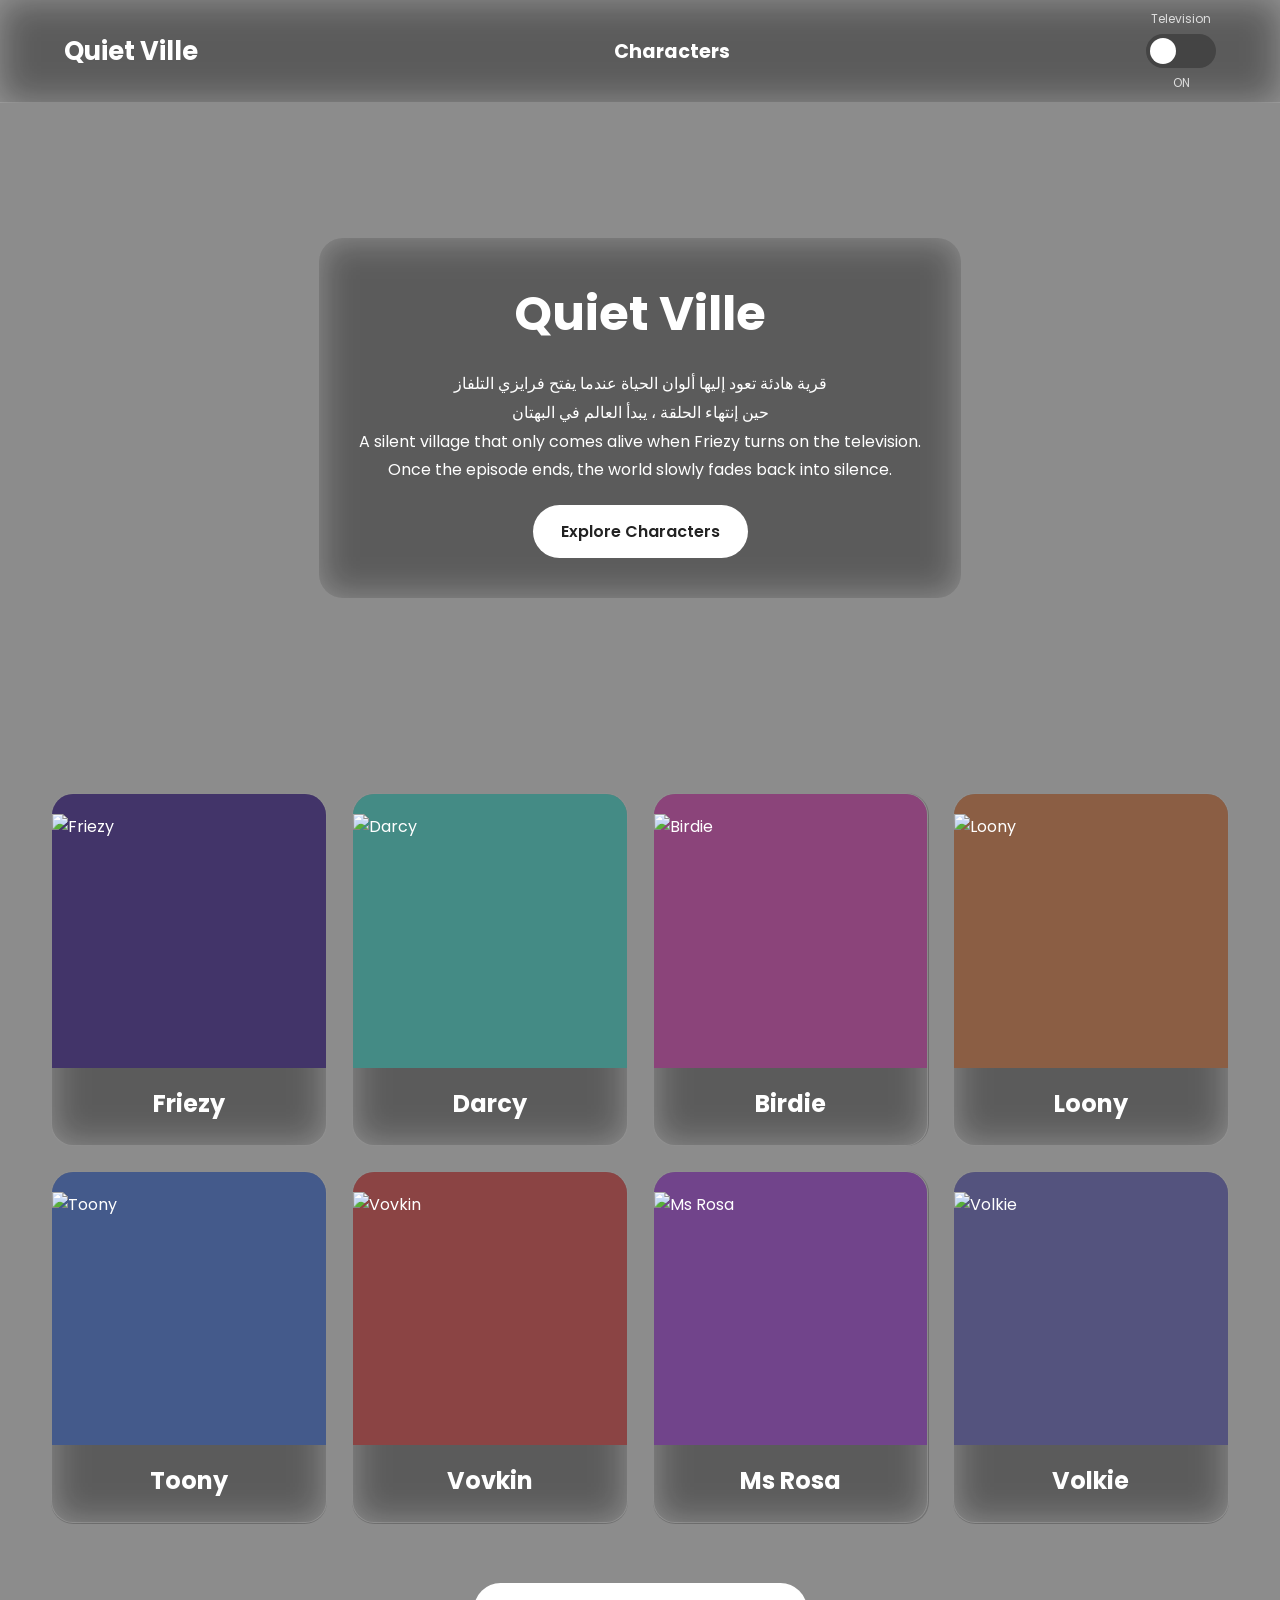
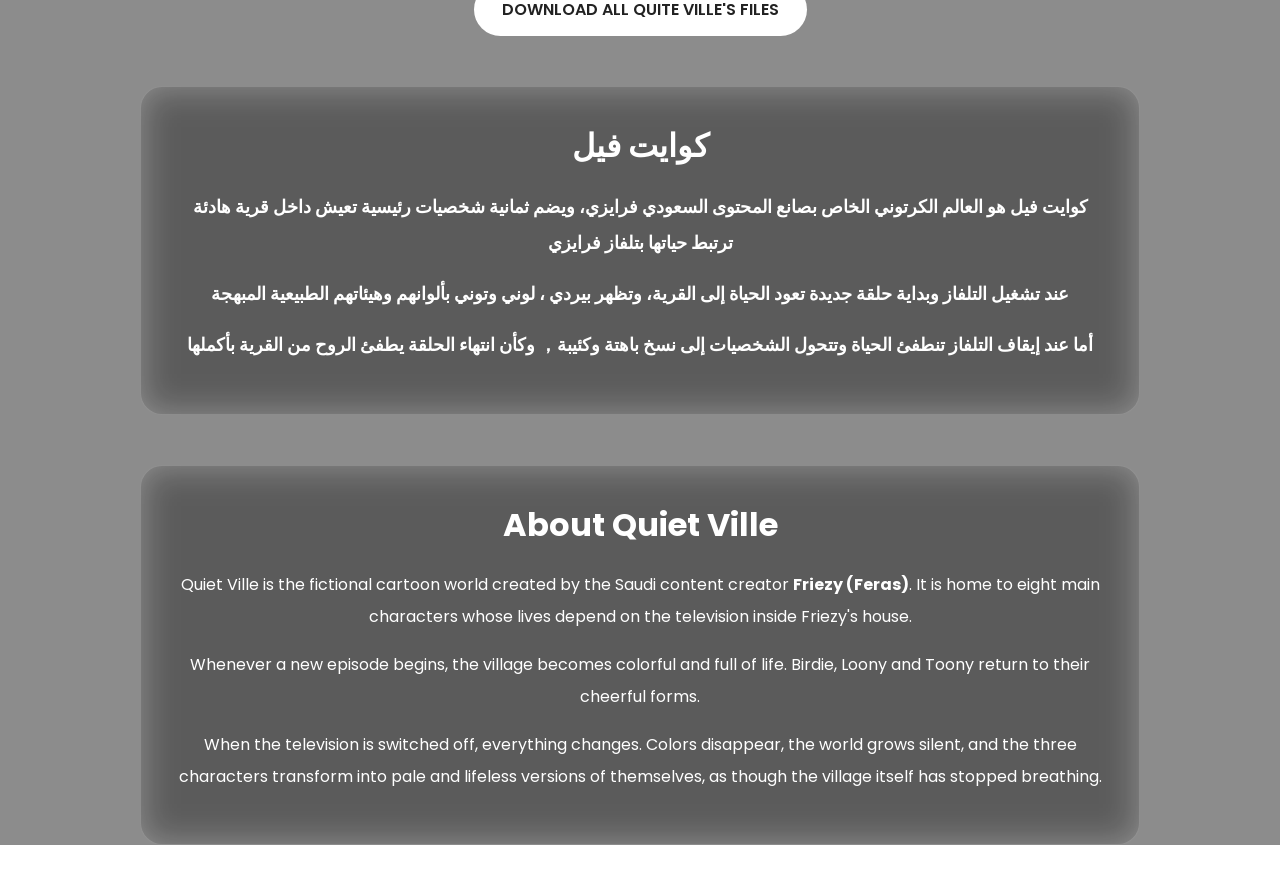
==== Home.html @ 7c8d7d5c "Add files via upload" ====
<!DOCTYPE html>
<html lang="en">
<head>
    <meta charset="UTF-8">
    <meta name="viewport" content="width=device-width, initial-scale=1.0">
    <title>Quiet Ville</title>

    <link rel="preconnect" href="https://fonts.googleapis.com">
    <link rel="preconnect" href="https://fonts.gstatic.com" crossorigin>
    <link href="https://fonts.googleapis.com/css2?family=Poppins:wght@300;400;600;700&display=swap" rel="stylesheet">

    <link rel="stylesheet" href="style.css">
</head>

<body data-page="home">

<header>

    <a href="../index.html" class="logo">
        Quiet Ville
    </a>
    
    <h1>Characters</h1>


    <div class="tv-container" id="tvButton">

        <span class="tv-label">Television</span>

        <div class="tv-switch">
            <div class="tv-knob"></div>
        </div>

        <span class="tv-state">ON</span>

    </div>

</header>

<!-- ===========================
Hero
=========================== -->

<section class="hero">

    <div class="hero-content">

        <h1>Quiet Ville</h1>

        <p>
            قرية هادئة تعود إليها ألوان الحياة عندما يفتح فرايزي التلفاز
            <br>
            حين إنتهاء الحلقة ، يبدأ العالم في البهتان
            <br>
            A silent village that only comes alive when Friezy turns on the television.
            <br>
            Once the episode ends, the world slowly fades back into silence.
        </p>

        <a href="#characters" class="hero-button">
            Explore Characters
        </a>

    </div>

</section>

<!-- ===========================
Characters
=========================== -->

<main class="characters" id="characters">

    <a href="characters/friezy.html" class="card">

        <div class="image" id="friezy">
            <img src="friezypic/فرايزي رامن.png" alt="Friezy">
        </div>

        <div class="info">
            <h2>Friezy</h2>
        </div>

    </a>

    <a href="characters/darcy.html" class="card">

        <div class="image" id="darcy">
            <img src="images/darcyhappy.png" alt="Darcy">
        </div>

        <div class="info">
            <h2>Darcy</h2>
        </div>

    </a>

    <a href="#" class="card" id="birdieCard">

        <div class="image" id="birdie">
            <img src="images/birdieheart.png" alt="Birdie">
        </div>

        <div class="info">
            <h2>Birdie</h2>
        </div>

    </a>

    <a href="characters/loony.html" class="card" id="loonyCard">

        <div class="image" id="loony">
            <img src="images/loony.png" alt="Loony">
        </div>

        <div class="info">
            <h2>Loony</h2>
        </div>

    </a>

    <a href="characters/toony.html" class="card" id="toonyCard">

        <div class="image" id="toony">
            <img src="images/toony.png" alt="Toony">
        </div>

        <div class="info">
            <h2>Toony</h2>
        </div>

    </a>

    <a href="characters/vovkin.html" class="card">

        <div class="image" id="vovkin">
            <img src="images/فوفكن جالس 2.png" alt="Vovkin">
        </div>

        <div class="info">
            <h2>Vovkin</h2>
        </div>

    </a>

    <a href="characters/msrosa.html" class="card">

        <div class="image" id="msrosa">
            <img src="images/msrosa.png" alt="Ms Rosa">
        </div>

        <div class="info">
            <h2>Ms Rosa</h2>
        </div>

    </a>

    <a href="characters/volkie.html" class="card">

        <div class="image" id="volkie">
            <img src="images/فولكي جالس.png" alt="Volkie">
        </div>

        <div class="info">
            <h2>Volkie</h2>
        </div>

    </a>

</main>

    <div id="quite-ville-files">
           <a id="ville-files" onclick="downloadFile('../files/كل ملفات كوايت فيل.zip')">
            DOWNLOAD ALL QUITE VILLE'S FILES
        </a>
        </div>

<section class="story" id="story">

    <h2>كوايت فيل</h2>

    <p>
        كوايت فيل هو العالم الكرتوني الخاص بصانع المحتوى السعودي فرايزي،
        ويضم ثمانية شخصيات رئيسية تعيش داخل قرية هادئة ترتبط حياتها بتلفاز فرايزي
    </p>

    <p>
        عند تشغيل التلفاز وبداية حلقة جديدة تعود الحياة إلى القرية،
        وتظهر بيردي ، لوني وتوني بألوانهم وهيئاتهم الطبيعية المبهجة
    </p>

    <p>
        أما عند إيقاف التلفاز تنطفئ الحياة
        وتتحول الشخصيات إلى نسخ باهتة وكئيبة，
        وكأن انتهاء الحلقة يطفئ الروح من القرية بأكملها
    </p>

</section>

<section class="story">

    <h2>About Quiet Ville</h2>
    <p>
        Quiet Ville is the fictional cartoon world created by the Saudi content creator
        <strong>Friezy (Feras)</strong>.
        It is home to eight main characters whose lives depend on the television inside
        Friezy's house.
    </p>

    <p>
        Whenever a new episode begins, the village becomes colorful and full of life.
        Birdie, Loony and Toony return to their cheerful forms.
    </p>

    <p>
        When the television is switched off, everything changes.
        Colors disappear, the world grows silent, and the three characters transform
        into pale and lifeless versions of themselves, as though the village itself has
        stopped breathing.
    </p>

</section>


<script src="script.js"></script>

</body>
</html>
---- style.css ----
*{margin:0;padding:0;box-sizing:border-box}
html{scroll-behavior:smooth}

body{
font-family:'Poppins',sans-serif;
background:url(images/background.png) center/cover fixed;
transition: opacity 0.4s ease, filter 0.4s ease;
backdrop-filter:blur(8px);
color:#ffffff;
}

body::before{
content:"";position:fixed;inset:0;
background:rgba(0,0,0,.45);
backdrop-filter:blur(8px);
z-index:-1;
  filter: grayscale(100%);
transition: opacity 0.4s ease, filter 0.4s ease;
}

a{
    text-decoration:none;
    color:inherit
}

header{
position:sticky;top:0;z-index:1000;
display:flex;
justify-content:space-between;
align-items:center;
padding:10px 5%;
background:rgba(255,255,255,.08);
backdrop-filter:blur(18px);
border-bottom:1px solid rgba(255,255,255,.15)
}
.logo{font-size:1.6rem;font-weight:700}


header h1{font-size:1.2rem}
.tv-off{
    backdrop-filter: blur(18px);
    -webkit-backdrop-filter: blur(18px);
    filter: grayscale(100%);
    transition: all 0.6s ease;
}
.tv-off p{
    color :white
}
.tv-container{
    display:flex;
    flex-direction:column;
    align-items:center;
    cursor:pointer;
    gap:6px;
}

.tv-label{
    font-size:12px;
    color:#aaa;
}

.tv-switch{
    width:80px;
    height:34px;
    background:#333;
    border-radius:50px;
    position:relative;
    transition:0.4s;
}

.tv-knob{
    width:28px;
    height:28px;
    background:white;
    border-radius:50%;
    position:absolute;
    top:3px;
    left:4px;
    transition:0.4s;
}
.tv-state{
    font-size:12px;
    color:#aaa;
}

/* ON STATE */
.tv-container.active .tv-switch{
    background:#838383;
}

.tv-container.active .tv-knob{
    transform:translateX(44px);
}

.tv-container.active .tv-state{
    content:"ON";
}

.tv-container{
    display:flex;
    flex-direction:column;
    align-items:center;
    gap:6px
}

.tv-label,.tv-state{font-size:.75rem;
    color:#ddd
}

.tv-switch{
    width:70px;
    height:34px;
    border-radius:40px;
    background:#444;
    position:relative
}

.tv-knob{position:absolute;
    left:4px;
    top:4px;
    width:26px;
    height:26px;
    border-radius:50%;
    background:#fff;
    transition:.3s;
}

.tv-container.active .tv-switch{
    background:#888
}

.tv-container.active .tv-knob{
    transform:translateX(36px);
}

.hero{min-height:70vh;display:flex;align-items:center;justify-content:center;text-align:center;padding:40px 20px}
.hero-content{max-width:800px;background:rgba(255,255,255,.08);padding:40px;border-radius:24px;backdrop-filter:blur(18px)}
.hero h1{font-size:3rem}
.hero p{margin:20px 0;line-height:1.8}
.hero-button{
    display:inline-block;
    padding:14px 28px;
    border-radius:999px;
    background:#fff;
    color:#222;
    font-weight:600;
}
    #quite-ville-files {
        display: flex;
    align-items: center;
    justify-content: center;
}

#ville-files {
    background:#fff;
    color:#222;
    cursor: pointer;
    transition: all .3s;
    padding:14px 28px;
    border-radius:999px;
    font-weight:600;
}

.characters{
width:min(1400px,92%);
margin:60px auto;
display:grid;
grid-template-columns:repeat(auto-fit,minmax(240px,1fr));
gap:25px;
}
.card{
background:rgba(255,255,255,.08);
border:1px solid rgba(255,255,255,.15);
border-radius:22px;
overflow:hidden;
backdrop-filter:blur(18px);
transition:.35s;
}
.card:hover{transform:translateY(-8px);box-shadow:0 20px 35px rgba(0,0,0,.35)}
.image{aspect-ratio:1}
.image img{width:100%;height:100%;object-fit:contain;transition:.4s}
.card:hover img{transform:scale(1.06)}
.info{text-align:center;padding:18px}
.info h2{margin-bottom:6px}
.info span{color:#ddd;font-size:.9rem}
img {
    transform: translateY(20px);
    transition: all 0.6s ease;
}

img.show {
    opacity: 1;
    transform: translateY(0);
}
#friezy{
    background:#423469;
}
#darcy{
    background:#448b85;
}
#birdie{
    background:#8b447a;
}
#loony{
    background:#8b5e44;
}
#toony{
    background:#445a8b;
}
#vovkin{
    background:#8b4444;
}
#msrosa{
    background:#71448b;
}
#volkie{
    background:#54537e;
}


.story{
width:min(1000px,92%);
margin:50px auto;
padding:35px;
background:rgba(255,255,255,.08);
border:1px solid rgba(255,255,255,.15);
border-radius:22px;
backdrop-filter:blur(18px)
}

.story h2{
    text-align:center;
    margin-bottom:20px;
    font-size:2rem;
}
.story p{
    line-height:2;
    margin:16px 0;
    text-align:center;
    
}

#story p{
    font-weight:bold;
    font-size:1.1rem;
}

@media(max-width:700px){
.hero h1{font-size:2.2rem}
header{padding:15px}
header h1{display:none}
}
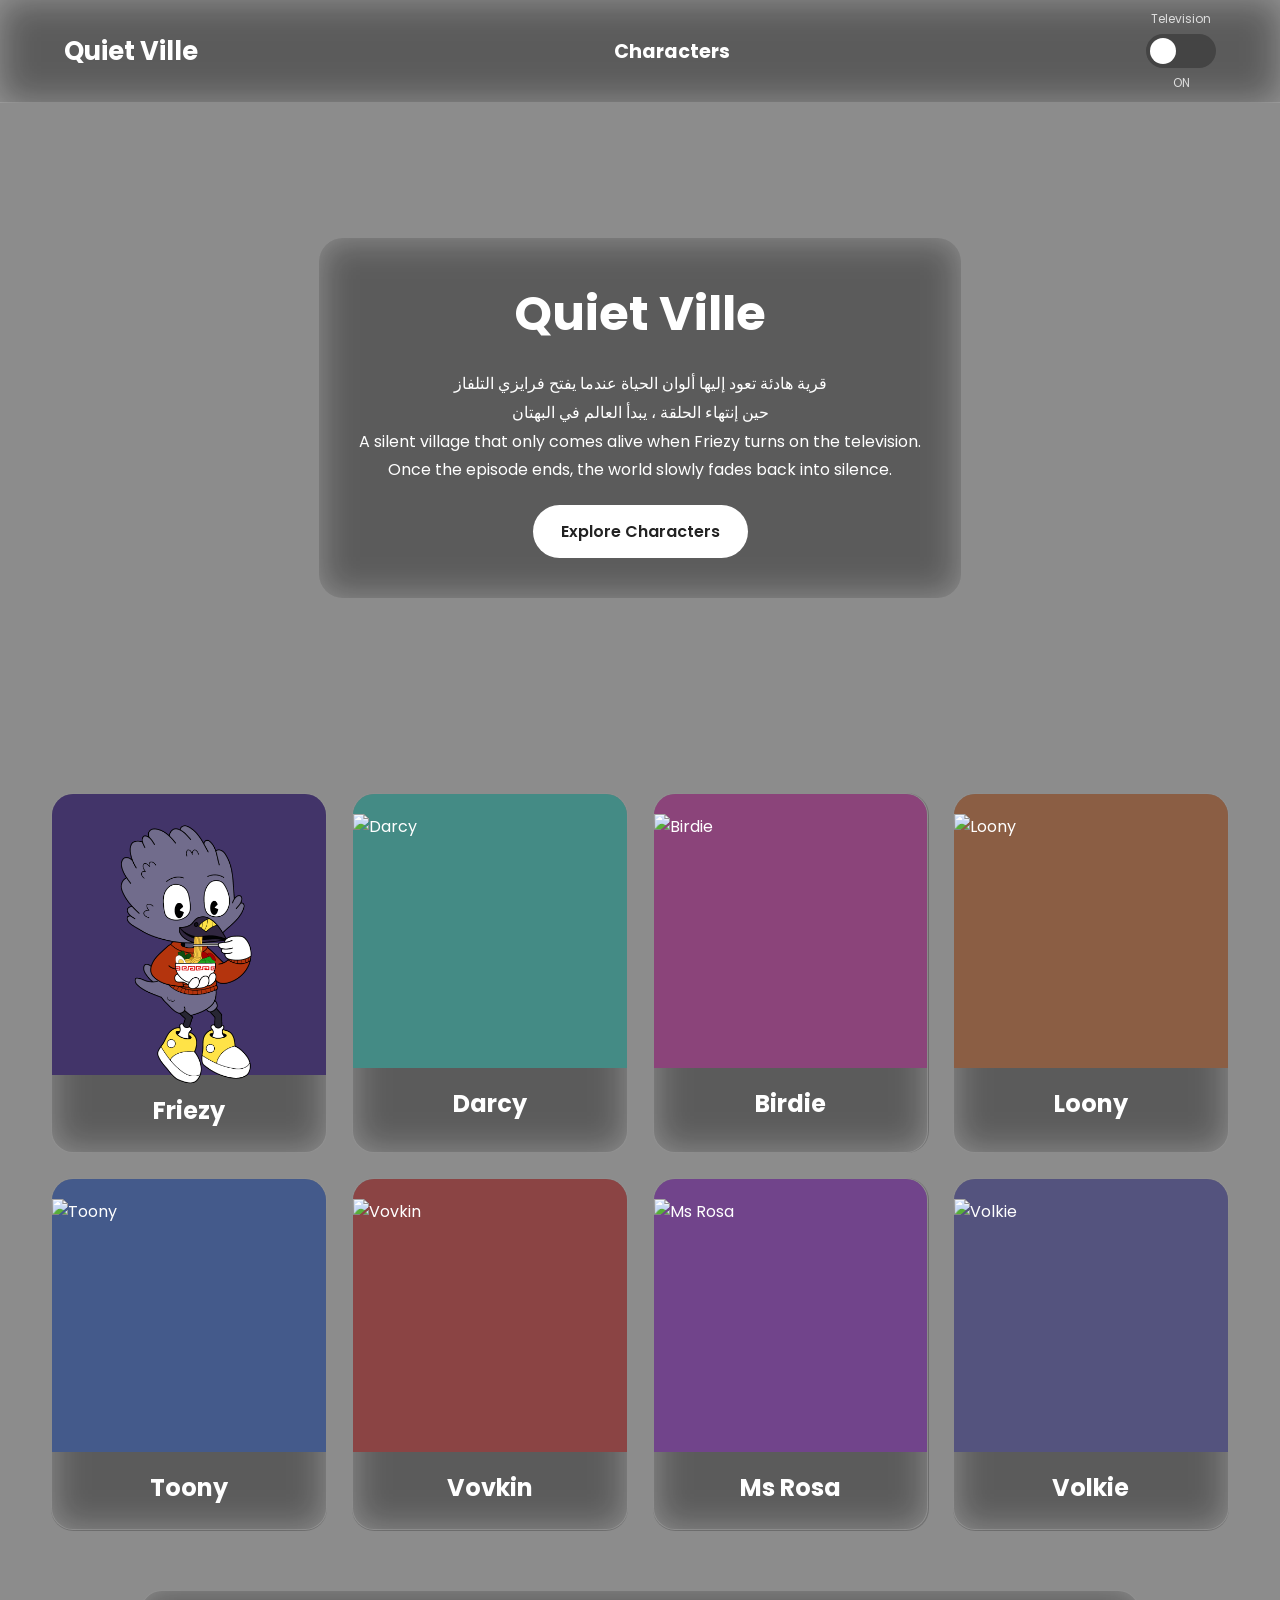
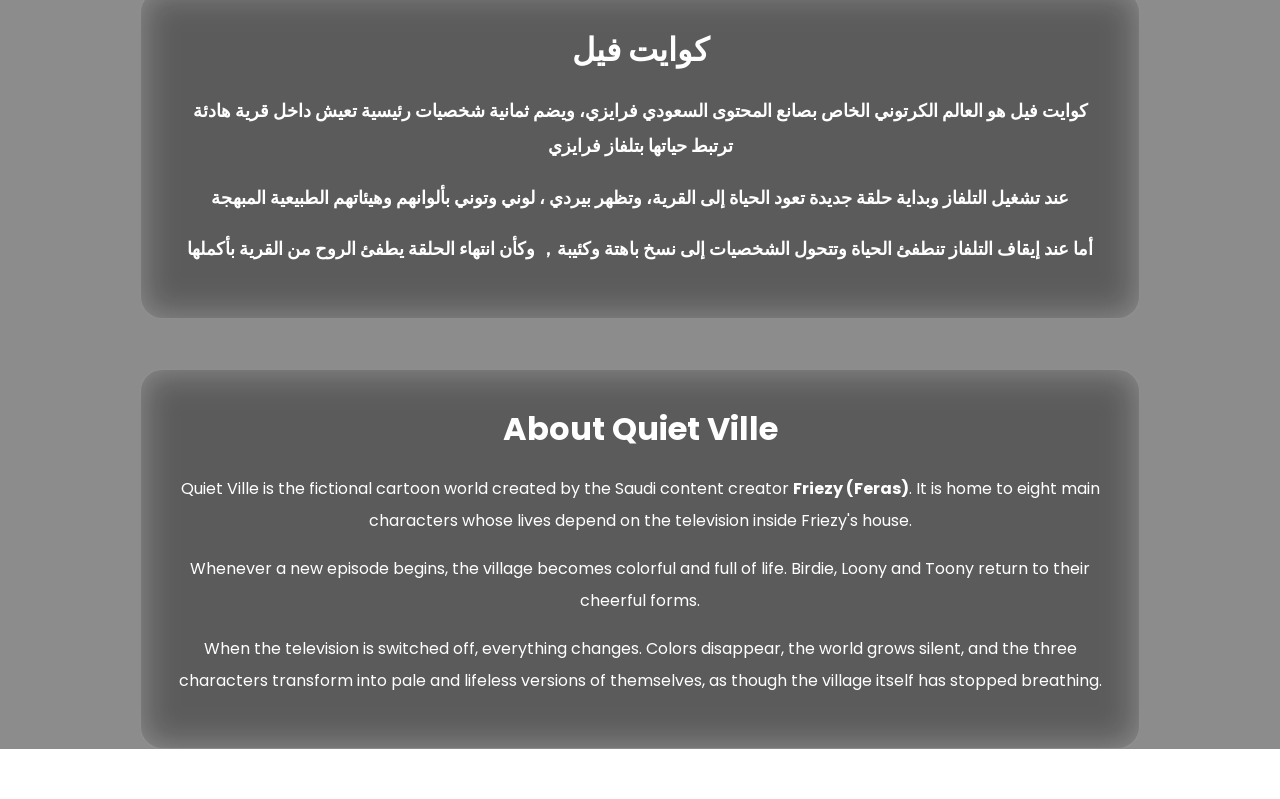
==== commit 3c7848a8: "delete download all files" ====
--- a/Home.html
+++ b/Home.html
@@ -169,12 +169,6 @@
 
 </main>
 
-    <div id="quite-ville-files">
-           <a id="ville-files" onclick="downloadFile('../files/كل ملفات كوايت فيل.zip')">
-            DOWNLOAD ALL QUITE VILLE'S FILES
-        </a>
-        </div>
-
 <section class="story" id="story">
 
     <h2>كوايت فيل</h2>
@@ -225,4 +219,4 @@
 <script src="script.js"></script>
 
 </body>
-</html>+</html>
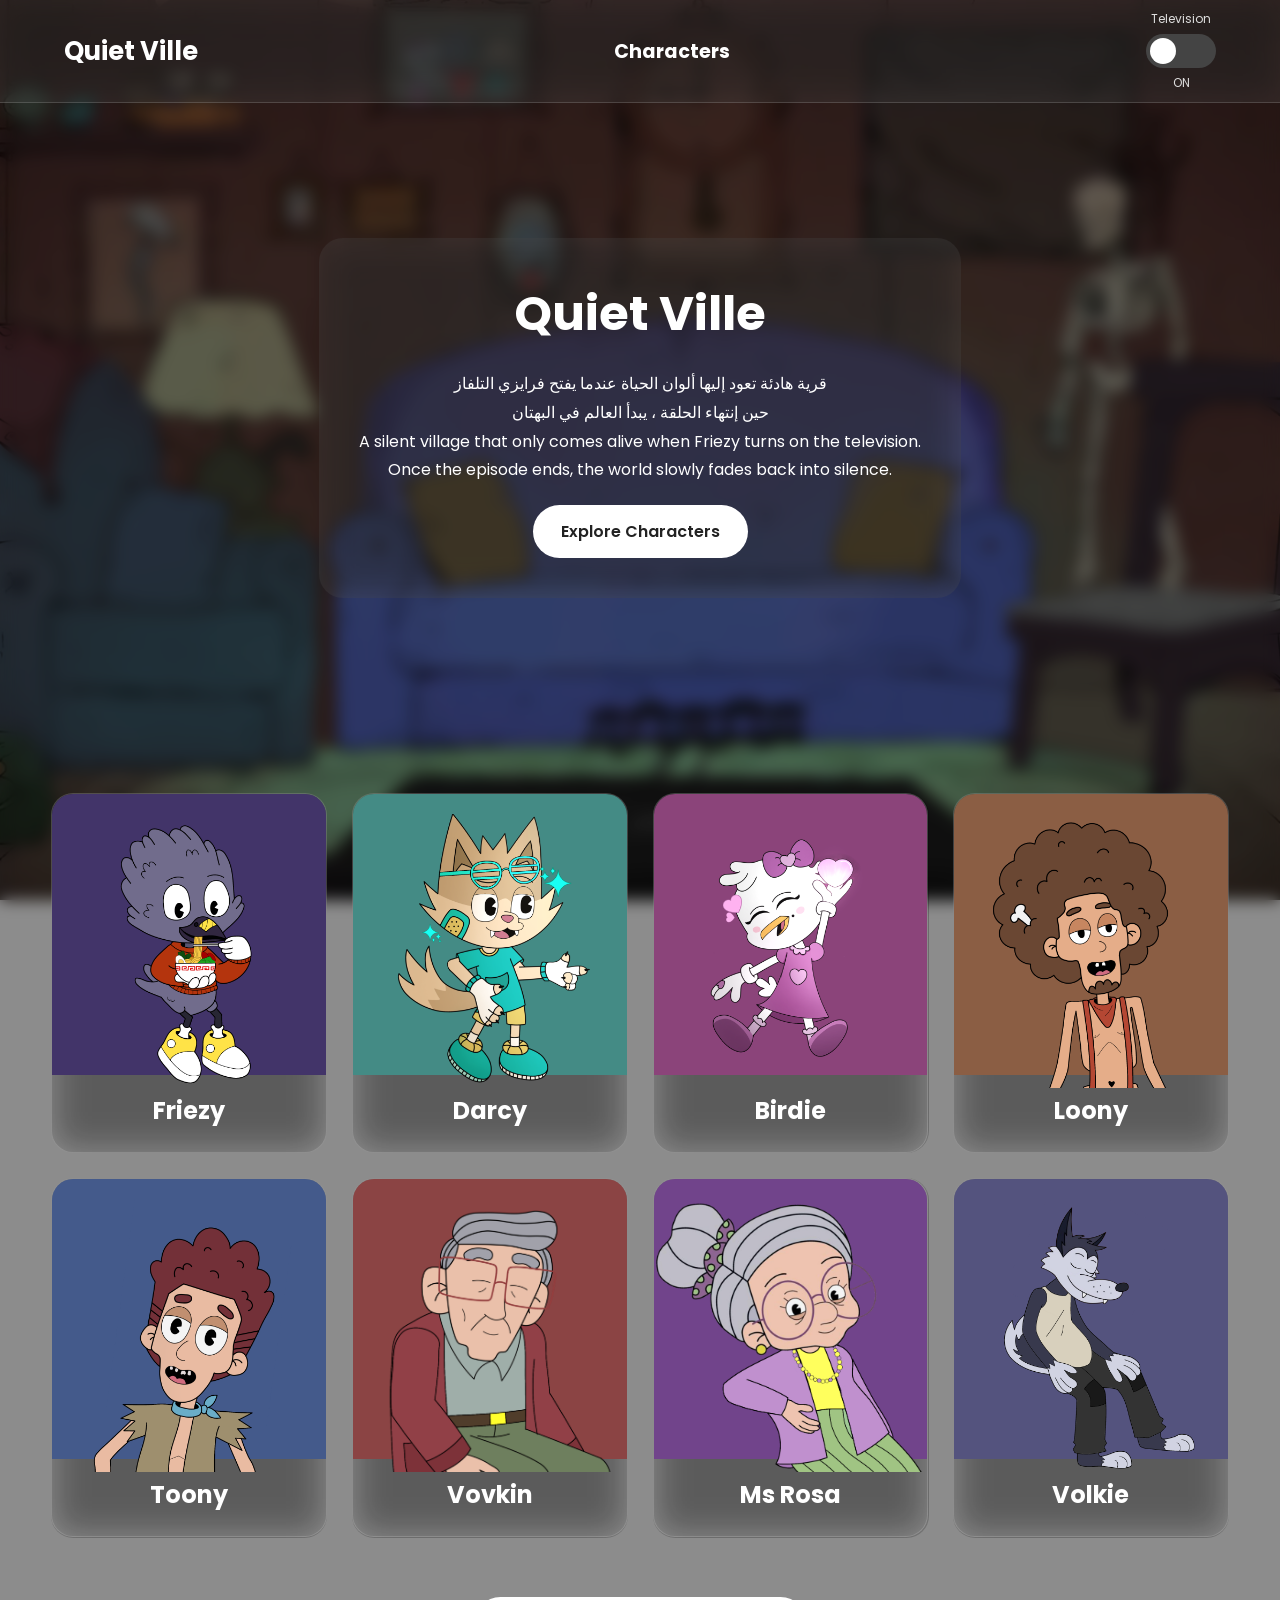
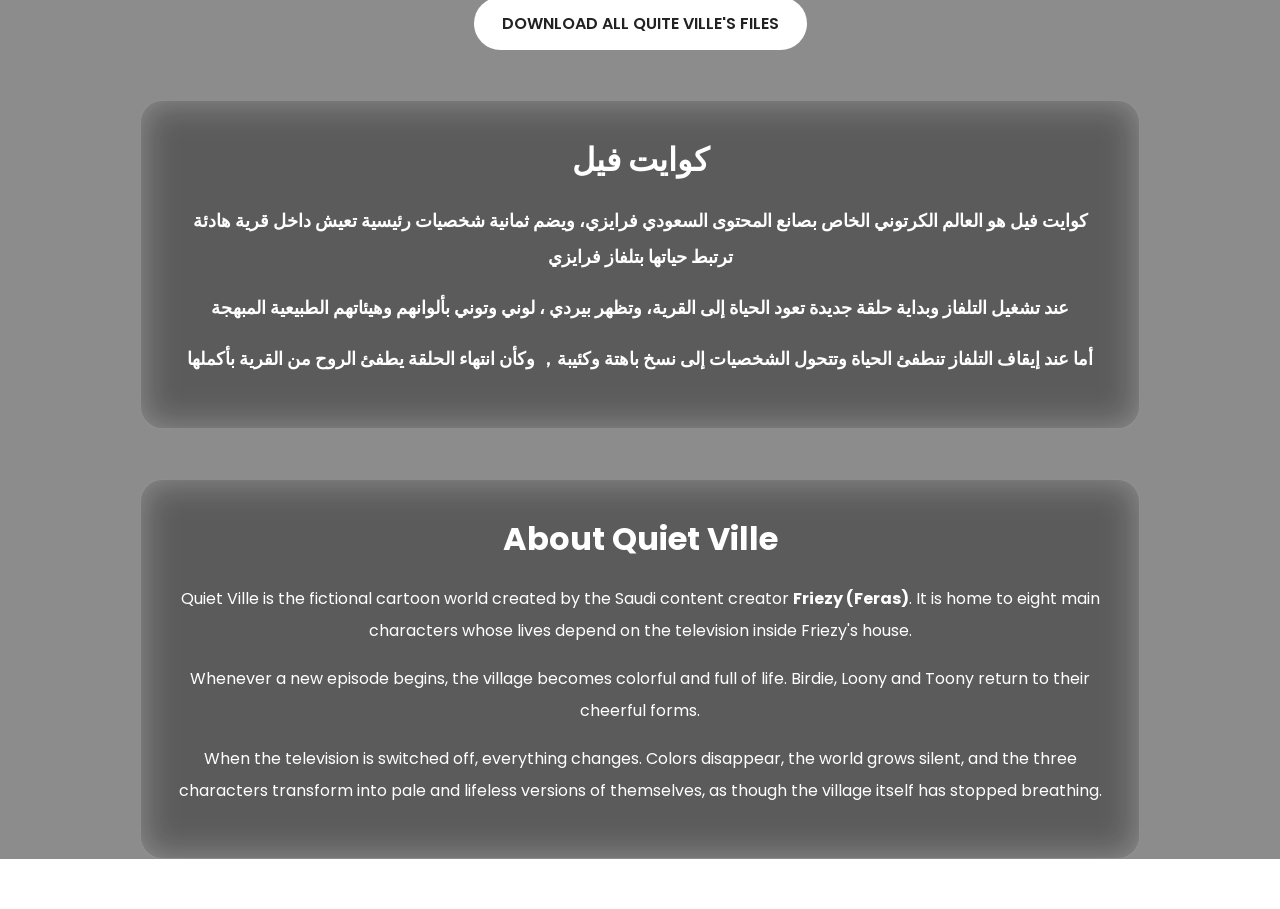
==== commit 61ed79e2: "First commit" ====
--- a/Home.html
+++ b/Home.html
@@ -1,222 +1,228 @@
-<!DOCTYPE html>
-<html lang="en">
-<head>
-    <meta charset="UTF-8">
-    <meta name="viewport" content="width=device-width, initial-scale=1.0">
-    <title>Quiet Ville</title>
-
-    <link rel="preconnect" href="https://fonts.googleapis.com">
-    <link rel="preconnect" href="https://fonts.gstatic.com" crossorigin>
-    <link href="https://fonts.googleapis.com/css2?family=Poppins:wght@300;400;600;700&display=swap" rel="stylesheet">
-
-    <link rel="stylesheet" href="style.css">
-</head>
-
-<body data-page="home">
-
-<header>
-
-    <a href="../index.html" class="logo">
-        Quiet Ville
-    </a>
-    
-    <h1>Characters</h1>
-
-
-    <div class="tv-container" id="tvButton">
-
-        <span class="tv-label">Television</span>
-
-        <div class="tv-switch">
-            <div class="tv-knob"></div>
-        </div>
-
-        <span class="tv-state">ON</span>
-
-    </div>
-
-</header>
-
-<!-- ===========================
-Hero
-=========================== -->
-
-<section class="hero">
-
-    <div class="hero-content">
-
-        <h1>Quiet Ville</h1>
-
-        <p>
-            قرية هادئة تعود إليها ألوان الحياة عندما يفتح فرايزي التلفاز
-            <br>
-            حين إنتهاء الحلقة ، يبدأ العالم في البهتان
-            <br>
-            A silent village that only comes alive when Friezy turns on the television.
-            <br>
-            Once the episode ends, the world slowly fades back into silence.
-        </p>
-
-        <a href="#characters" class="hero-button">
-            Explore Characters
-        </a>
-
-    </div>
-
-</section>
-
-<!-- ===========================
-Characters
-=========================== -->
-
-<main class="characters" id="characters">
-
-    <a href="characters/friezy.html" class="card">
-
-        <div class="image" id="friezy">
-            <img src="friezypic/فرايزي رامن.png" alt="Friezy">
-        </div>
-
-        <div class="info">
-            <h2>Friezy</h2>
-        </div>
-
-    </a>
-
-    <a href="characters/darcy.html" class="card">
-
-        <div class="image" id="darcy">
-            <img src="images/darcyhappy.png" alt="Darcy">
-        </div>
-
-        <div class="info">
-            <h2>Darcy</h2>
-        </div>
-
-    </a>
-
-    <a href="#" class="card" id="birdieCard">
-
-        <div class="image" id="birdie">
-            <img src="images/birdieheart.png" alt="Birdie">
-        </div>
-
-        <div class="info">
-            <h2>Birdie</h2>
-        </div>
-
-    </a>
-
-    <a href="characters/loony.html" class="card" id="loonyCard">
-
-        <div class="image" id="loony">
-            <img src="images/loony.png" alt="Loony">
-        </div>
-
-        <div class="info">
-            <h2>Loony</h2>
-        </div>
-
-    </a>
-
-    <a href="characters/toony.html" class="card" id="toonyCard">
-
-        <div class="image" id="toony">
-            <img src="images/toony.png" alt="Toony">
-        </div>
-
-        <div class="info">
-            <h2>Toony</h2>
-        </div>
-
-    </a>
-
-    <a href="characters/vovkin.html" class="card">
-
-        <div class="image" id="vovkin">
-            <img src="images/فوفكن جالس 2.png" alt="Vovkin">
-        </div>
-
-        <div class="info">
-            <h2>Vovkin</h2>
-        </div>
-
-    </a>
-
-    <a href="characters/msrosa.html" class="card">
-
-        <div class="image" id="msrosa">
-            <img src="images/msrosa.png" alt="Ms Rosa">
-        </div>
-
-        <div class="info">
-            <h2>Ms Rosa</h2>
-        </div>
-
-    </a>
-
-    <a href="characters/volkie.html" class="card">
-
-        <div class="image" id="volkie">
-            <img src="images/فولكي جالس.png" alt="Volkie">
-        </div>
-
-        <div class="info">
-            <h2>Volkie</h2>
-        </div>
-
-    </a>
-
-</main>
-
-<section class="story" id="story">
-
-    <h2>كوايت فيل</h2>
-
-    <p>
-        كوايت فيل هو العالم الكرتوني الخاص بصانع المحتوى السعودي فرايزي،
-        ويضم ثمانية شخصيات رئيسية تعيش داخل قرية هادئة ترتبط حياتها بتلفاز فرايزي
-    </p>
-
-    <p>
-        عند تشغيل التلفاز وبداية حلقة جديدة تعود الحياة إلى القرية،
-        وتظهر بيردي ، لوني وتوني بألوانهم وهيئاتهم الطبيعية المبهجة
-    </p>
-
-    <p>
-        أما عند إيقاف التلفاز تنطفئ الحياة
-        وتتحول الشخصيات إلى نسخ باهتة وكئيبة，
-        وكأن انتهاء الحلقة يطفئ الروح من القرية بأكملها
-    </p>
-
-</section>
-
-<section class="story">
-
-    <h2>About Quiet Ville</h2>
-    <p>
-        Quiet Ville is the fictional cartoon world created by the Saudi content creator
-        <strong>Friezy (Feras)</strong>.
-        It is home to eight main characters whose lives depend on the television inside
-        Friezy's house.
-    </p>
-
-    <p>
-        Whenever a new episode begins, the village becomes colorful and full of life.
-        Birdie, Loony and Toony return to their cheerful forms.
-    </p>
-
-    <p>
-        When the television is switched off, everything changes.
-        Colors disappear, the world grows silent, and the three characters transform
-        into pale and lifeless versions of themselves, as though the village itself has
-        stopped breathing.
-    </p>
-
-</section>
-
-
-<script src="script.js"></script>
-
-</body>
-</html>
+<!DOCTYPE html>
+<html lang="en">
+<head>
+    <meta charset="UTF-8">
+    <meta name="viewport" content="width=device-width, initial-scale=1.0">
+    <title>Quiet Ville</title>
+
+    <link rel="preconnect" href="https://fonts.googleapis.com">
+    <link rel="preconnect" href="https://fonts.gstatic.com" crossorigin>
+    <link href="https://fonts.googleapis.com/css2?family=Poppins:wght@300;400;600;700&display=swap" rel="stylesheet">
+
+    <link rel="stylesheet" href="style.css">
+</head>
+
+<body data-page="home">
+
+<header>
+
+    <a href="../index.html" class="logo">
+        Quiet Ville
+    </a>
+    
+    <h1>Characters</h1>
+
+
+    <div class="tv-container" id="tvButton">
+
+        <span class="tv-label">Television</span>
+
+        <div class="tv-switch">
+            <div class="tv-knob"></div>
+        </div>
+
+        <span class="tv-state">ON</span>
+
+    </div>
+
+</header>
+
+<!-- ===========================
+Hero
+=========================== -->
+
+<section class="hero">
+
+    <div class="hero-content">
+
+        <h1>Quiet Ville</h1>
+
+        <p>
+            قرية هادئة تعود إليها ألوان الحياة عندما يفتح فرايزي التلفاز
+            <br>
+            حين إنتهاء الحلقة ، يبدأ العالم في البهتان
+            <br>
+            A silent village that only comes alive when Friezy turns on the television.
+            <br>
+            Once the episode ends, the world slowly fades back into silence.
+        </p>
+
+        <a href="#characters" class="hero-button">
+            Explore Characters
+        </a>
+
+    </div>
+
+</section>
+
+<!-- ===========================
+Characters
+=========================== -->
+
+<main class="characters" id="characters">
+
+    <a href="characters/friezy.html" class="card">
+
+        <div class="image" id="friezy">
+            <img src="friezypic/فرايزي رامن.png" alt="Friezy">
+        </div>
+
+        <div class="info">
+            <h2>Friezy</h2>
+        </div>
+
+    </a>
+
+    <a href="characters/darcy.html" class="card">
+
+        <div class="image" id="darcy">
+            <img src="images/darcyhappy.png" alt="Darcy">
+        </div>
+
+        <div class="info">
+            <h2>Darcy</h2>
+        </div>
+
+    </a>
+
+    <a href="#" class="card" id="birdieCard">
+
+        <div class="image" id="birdie">
+            <img src="images/birdieheart.png" alt="Birdie">
+        </div>
+
+        <div class="info">
+            <h2>Birdie</h2>
+        </div>
+
+    </a>
+
+    <a href="characters/loony.html" class="card" id="loonyCard">
+
+        <div class="image" id="loony">
+            <img src="images/loony.png" alt="Loony">
+        </div>
+
+        <div class="info">
+            <h2>Loony</h2>
+        </div>
+
+    </a>
+
+    <a href="characters/toony.html" class="card" id="toonyCard">
+
+        <div class="image" id="toony">
+            <img src="images/toony.png" alt="Toony">
+        </div>
+
+        <div class="info">
+            <h2>Toony</h2>
+        </div>
+
+    </a>
+
+    <a href="characters/vovkin.html" class="card">
+
+        <div class="image" id="vovkin">
+            <img src="images/فوفكن جالس 2.png" alt="Vovkin">
+        </div>
+
+        <div class="info">
+            <h2>Vovkin</h2>
+        </div>
+
+    </a>
+
+    <a href="characters/msrosa.html" class="card">
+
+        <div class="image" id="msrosa">
+            <img src="images/msrosa.png" alt="Ms Rosa">
+        </div>
+
+        <div class="info">
+            <h2>Ms Rosa</h2>
+        </div>
+
+    </a>
+
+    <a href="characters/volkie.html" class="card">
+
+        <div class="image" id="volkie">
+            <img src="images/فولكي جالس.png" alt="Volkie">
+        </div>
+
+        <div class="info">
+            <h2>Volkie</h2>
+        </div>
+
+    </a>
+
+</main>
+
+    <div id="quite-ville-files">
+           <a id="ville-files" onclick="downloadFile('../files/كل ملفات كوايت فيل.zip')">
+            DOWNLOAD ALL QUITE VILLE'S FILES
+        </a>
+        </div>
+
+<section class="story" id="story">
+
+    <h2>كوايت فيل</h2>
+
+    <p>
+        كوايت فيل هو العالم الكرتوني الخاص بصانع المحتوى السعودي فرايزي،
+        ويضم ثمانية شخصيات رئيسية تعيش داخل قرية هادئة ترتبط حياتها بتلفاز فرايزي
+    </p>
+
+    <p>
+        عند تشغيل التلفاز وبداية حلقة جديدة تعود الحياة إلى القرية،
+        وتظهر بيردي ، لوني وتوني بألوانهم وهيئاتهم الطبيعية المبهجة
+    </p>
+
+    <p>
+        أما عند إيقاف التلفاز تنطفئ الحياة
+        وتتحول الشخصيات إلى نسخ باهتة وكئيبة，
+        وكأن انتهاء الحلقة يطفئ الروح من القرية بأكملها
+    </p>
+
+</section>
+
+<section class="story">
+
+    <h2>About Quiet Ville</h2>
+    <p>
+        Quiet Ville is the fictional cartoon world created by the Saudi content creator
+        <strong>Friezy (Feras)</strong>.
+        It is home to eight main characters whose lives depend on the television inside
+        Friezy's house.
+    </p>
+
+    <p>
+        Whenever a new episode begins, the village becomes colorful and full of life.
+        Birdie, Loony and Toony return to their cheerful forms.
+    </p>
+
+    <p>
+        When the television is switched off, everything changes.
+        Colors disappear, the world grows silent, and the three characters transform
+        into pale and lifeless versions of themselves, as though the village itself has
+        stopped breathing.
+    </p>
+
+</section>
+
+
+<script src="script.js"></script>
+
+</body>
+</html>
